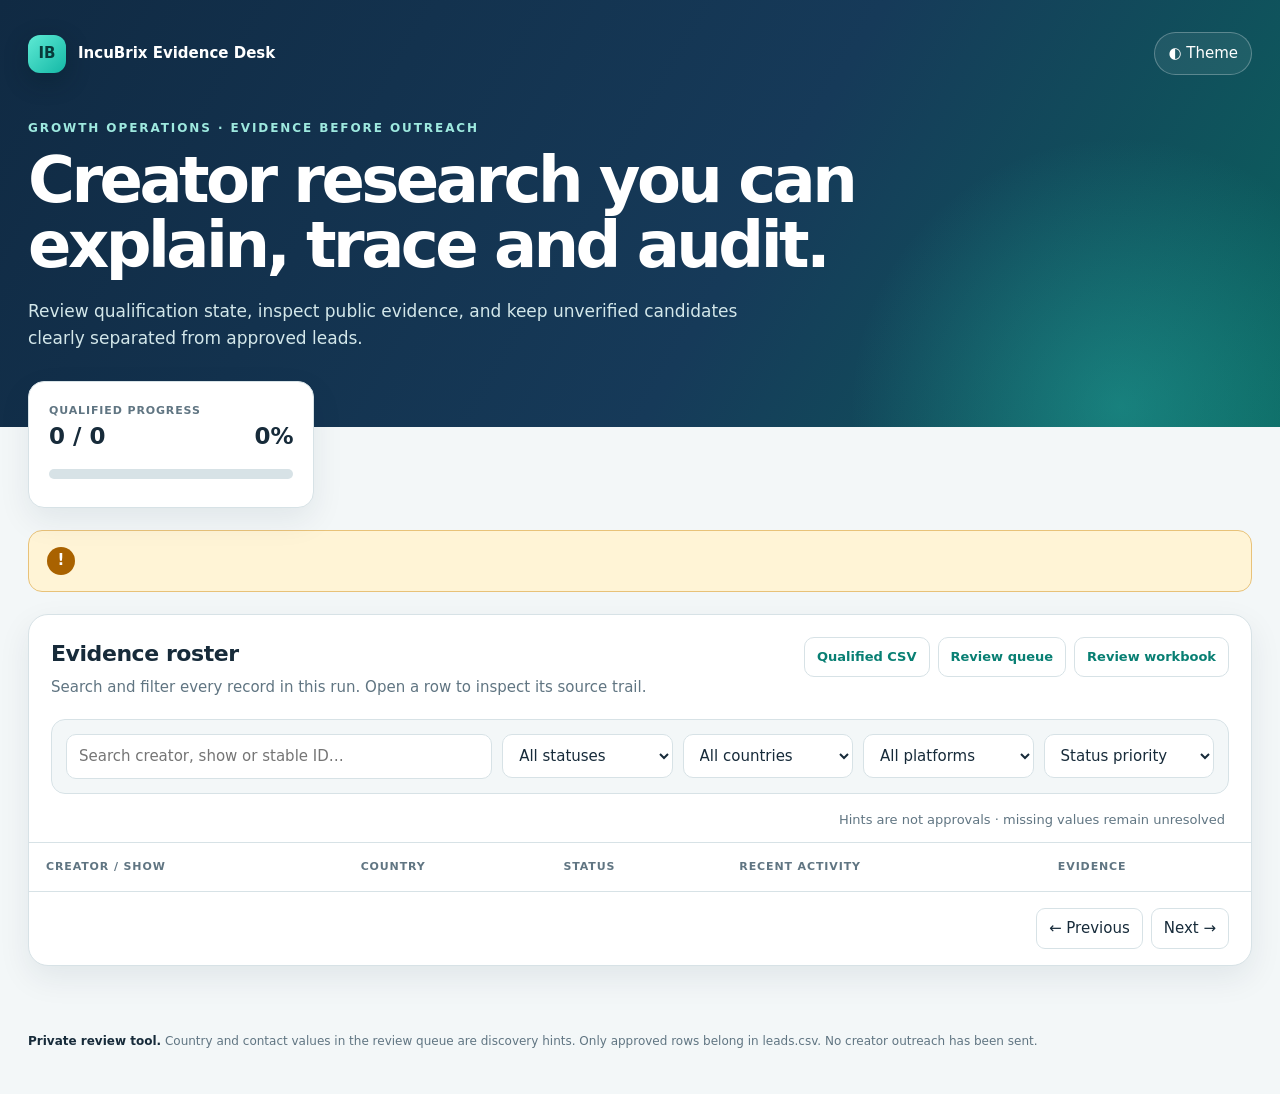
==== src/incubrix_engine/templates/dashboard.html @ f78bb471 "Redesign the evidence dashboard with responsive review controls" ====
<!doctype html>
<html lang="en" data-theme="light">
<head>
  <meta charset="utf-8">
  <meta name="viewport" content="width=device-width, initial-scale=1">
  <meta name="color-scheme" content="light dark">
  <title>IncuBrix · Evidence Desk</title>
  <style>
    :root {
      --navy: #102a43;
      --navy-2: #163a59;
      --teal: #087f73;
      --mint: #dff7f1;
      --amber: #a96200;
      --amber-bg: #fff4d6;
      --red: #b42318;
      --red-bg: #fee4e2;
      --ink: #172b3a;
      --muted: #607582;
      --surface: #fff;
      --canvas: #f3f7f8;
      --line: #d7e2e6;
      --shadow: 0 12px 32px rgba(16, 42, 67, .08);
      --radius: 16px;
    }
    [data-theme="dark"] {
      --navy: #071b2b;
      --navy-2: #0c2b40;
      --teal: #58d5c7;
      --mint: #123d3a;
      --amber: #ffc766;
      --amber-bg: #493817;
      --red: #ff9a92;
      --red-bg: #4a2526;
      --ink: #eef7f8;
      --muted: #a9bec6;
      --surface: #102630;
      --canvas: #071a22;
      --line: #29434d;
      --shadow: 0 18px 40px rgba(0, 0, 0, .26);
    }
    * { box-sizing: border-box; }
    html { scroll-behavior: smooth; }
    body {
      margin: 0;
      background: var(--canvas);
      color: var(--ink);
      font: 15px/1.55 Inter, ui-sans-serif, system-ui, -apple-system, "Segoe UI", sans-serif;
    }
    button, input, select { font: inherit; }
    button, a, input, select { outline-offset: 3px; }
    a { color: var(--teal); text-underline-offset: 3px; }
    .hero {
      position: relative;
      overflow: hidden;
      background: linear-gradient(120deg, var(--navy), var(--navy-2) 58%, #0b625e);
      color: #fff;
    }
    .hero::after {
      content: "";
      position: absolute;
      right: -120px;
      bottom: -260px;
      width: 560px;
      height: 560px;
      border-radius: 50%;
      background: radial-gradient(circle, #2dd4bf55, #2dd4bf00 68%);
    }
    .hero-inner { position: relative; z-index: 1; max-width: 1440px; margin: auto; padding: 32px 28px 76px; }
    .topbar, .workspace-title, .progress-head, .table-meta, .pager, .dialog-head {
      display: flex;
      justify-content: space-between;
      align-items: center;
      gap: 16px;
    }
    .brand { display: flex; align-items: center; gap: 12px; font-weight: 780; }
    .brand-mark {
      display: grid;
      place-items: center;
      width: 38px;
      height: 38px;
      border-radius: 12px;
      background: linear-gradient(135deg, #5eead4, #14b8a6);
      color: #073b3a;
      font-weight: 900;
      box-shadow: 0 8px 24px #071a2255;
    }
    .eyebrow { margin: 44px 0 10px; color: #9ee9df; font-size: 12px; font-weight: 800; letter-spacing: .16em; text-transform: uppercase; }
    .hero h1 { max-width: 850px; margin: 0; font-size: clamp(36px, 5vw, 64px); line-height: 1.02; letter-spacing: -.055em; }
    .hero-copy { max-width: 760px; margin: 20px 0 0; color: #d3e7ea; font-size: 17px; }
    .theme-toggle { border: 1px solid #ffffff45; background: #ffffff12; color: #fff; padding: 9px 13px; border-radius: 999px; cursor: pointer; }
    .theme-toggle:hover { background: #ffffff22; }
    .main { position: relative; z-index: 2; max-width: 1440px; margin: -46px auto 0; padding: 0 28px 40px; }
    .status-panel { display: grid; grid-template-columns: minmax(280px, 1.3fr) repeat(4, minmax(150px, 1fr)); gap: 14px; }
    .progress-card, .metric, .workspace { border: 1px solid var(--line); background: var(--surface); box-shadow: var(--shadow); }
    .progress-card, .metric { border-radius: var(--radius); padding: 20px; }
    .metric-label, .progress-label { display: block; color: var(--muted); font-size: 11px; font-weight: 780; letter-spacing: .08em; text-transform: uppercase; }
    .metric strong { display: block; margin-top: 7px; font-size: 30px; line-height: 1.1; letter-spacing: -.03em; }
    .metric small, .progress-note { display: block; margin-top: 6px; color: var(--muted); font-size: 12px; }
    .progress-head { align-items: end; }
    .progress-head strong { font-size: 23px; }
    .track { height: 10px; margin: 14px 0 8px; border-radius: 99px; background: var(--line); overflow: hidden; }
    .fill { height: 100%; width: 0; border-radius: inherit; background: linear-gradient(90deg, var(--teal), #35d0bd); transition: width .45s ease; }
    .notice { display: flex; gap: 13px; align-items: flex-start; margin: 22px 0; padding: 16px 18px; border: 1px solid #e8c279; border-radius: 14px; background: var(--amber-bg); }
    .notice-icon { flex: 0 0 auto; display: grid; place-items: center; width: 28px; height: 28px; border-radius: 50%; background: var(--amber); color: #fff; font-weight: 800; }
    .workspace { border-radius: 20px; overflow: hidden; }
    .workspace-head { padding: 22px 22px 0; }
    .workspace-title { align-items: flex-start; }
    .workspace h2 { margin: 0; font-size: 22px; letter-spacing: -.02em; }
    .workspace-title p { margin: 5px 0 0; color: var(--muted); }
    .download-group, .detail-links { display: flex; gap: 8px; flex-wrap: wrap; }
    .download, .detail-links a { display: inline-flex; padding: 9px 12px; border: 1px solid var(--line); border-radius: 10px; background: var(--surface); font-size: 13px; font-weight: 700; text-decoration: none; }
    .download:hover, .detail-links a:hover { border-color: var(--teal); background: var(--mint); }
    .filters { display: grid; grid-template-columns: minmax(260px, 1.5fr) repeat(4, minmax(145px, .6fr)); gap: 10px; margin-top: 20px; padding: 14px; border: 1px solid var(--line); border-radius: 14px; background: var(--canvas); }
    .field label { position: absolute; width: 1px; height: 1px; overflow: hidden; clip: rect(0, 0, 0, 0); }
    input, select { width: 100%; min-height: 44px; padding: 10px 12px; border: 1px solid var(--line); border-radius: 10px; background: var(--surface); color: var(--ink); }
    input:focus, select:focus { border-color: var(--teal); box-shadow: 0 0 0 3px color-mix(in srgb, var(--teal) 18%, transparent); }
    .table-meta { padding: 16px 4px 12px; color: var(--muted); font-size: 13px; }
    .table-wrap { overflow: auto; border-top: 1px solid var(--line); }
    table { width: 100%; min-width: 1040px; border-collapse: separate; border-spacing: 0; }
    th, td { padding: 15px 17px; border-bottom: 1px solid var(--line); text-align: left; vertical-align: top; }
    th { position: sticky; top: 0; z-index: 1; background: var(--surface); color: var(--muted); font-size: 11px; text-transform: uppercase; letter-spacing: .08em; white-space: nowrap; }
    tbody tr { transition: background .15s; }
    tbody tr:hover { background: color-mix(in srgb, var(--mint) 42%, var(--surface)); }
    .creator { max-width: 340px; font-weight: 760; }
    .sub { display: block; margin-top: 4px; color: var(--muted); font-size: 12px; font-weight: 450; }
    .platform { display: inline-flex; margin-top: 7px; padding: 2px 7px; border: 1px solid var(--line); border-radius: 6px; color: var(--muted); font-size: 11px; }
    .status { display: inline-flex; align-items: center; gap: 6px; padding: 5px 9px; border-radius: 999px; background: var(--amber-bg); color: var(--amber); font-size: 12px; font-weight: 750; white-space: nowrap; }
    .status::before { content: ""; width: 7px; height: 7px; border-radius: 50%; background: currentColor; }
    .approved { background: var(--mint); color: var(--teal); }
    .rejected { background: var(--red-bg); color: var(--red); }
    .activity strong { display: block; }
    .activity span { color: var(--muted); font-size: 12px; }
    .inspect { border: 1px solid color-mix(in srgb, var(--teal) 38%, var(--line)); border-radius: 9px; background: var(--mint); color: var(--teal); padding: 8px 12px; font-weight: 760; cursor: pointer; }
    .inspect:hover { filter: brightness(.97); transform: translateY(-1px); }
    .empty { padding: 50px; text-align: center; color: var(--muted); }
    .pager { padding: 16px 22px; }
    .pager-actions { display: flex; gap: 8px; }
    .pager button, .dialog-close { border: 1px solid var(--line); border-radius: 9px; background: var(--surface); color: var(--ink); padding: 8px 12px; cursor: pointer; }
    .pager button:hover, .dialog-close:hover { border-color: var(--teal); }
    .pager button:disabled { opacity: .38; cursor: not-allowed; }
    .footer { max-width: 1440px; margin: auto; padding: 26px 28px 44px; color: var(--muted); font-size: 12px; }
    .footer strong { color: var(--ink); }
    dialog { width: min(980px, calc(100vw - 30px)); max-height: 90vh; padding: 0; border: 1px solid var(--line); border-radius: 20px; background: var(--surface); color: var(--ink); box-shadow: 0 30px 80px #06192366; }
    dialog::backdrop { background: #071d2caa; backdrop-filter: blur(5px); }
    .dialog-head { position: sticky; top: 0; z-index: 2; align-items: flex-start; padding: 22px 24px; border-bottom: 1px solid var(--line); background: var(--surface); }
    .dialog-head h2 { margin: 0; font-size: 24px; }
    .dialog-body { padding: 22px 24px; }
    .detail-links { margin: 16px 0; }
    .detail-grid { display: grid; grid-template-columns: repeat(3, 1fr); gap: 10px; margin: 18px 0; }
    .detail-item { padding: 12px; border: 1px solid var(--line); border-radius: 12px; background: var(--canvas); }
    .detail-item span { display: block; color: var(--muted); font-size: 11px; text-transform: uppercase; letter-spacing: .07em; }
    .detail-item strong { display: block; margin-top: 4px; overflow-wrap: anywhere; }
    .message { padding: 16px; border-left: 4px solid var(--teal); border-radius: 8px; background: var(--mint); }
    details { margin-top: 18px; border: 1px solid var(--line); border-radius: 12px; }
    summary { padding: 12px 14px; cursor: pointer; font-weight: 700; }
    pre { max-height: 36vh; margin: 0; padding: 15px; overflow: auto; border-top: 1px solid var(--line); background: var(--canvas); font: 12px/1.5 ui-monospace, Consolas, monospace; white-space: pre-wrap; word-break: break-word; }
    @media(max-width:1100px) {
      .status-panel { grid-template-columns: repeat(2, 1fr); }
      .progress-card { grid-column: 1 / -1; }
      .filters { grid-template-columns: 1fr 1fr; }
      .search-field { grid-column: 1 / -1; }
      .detail-grid { grid-template-columns: 1fr 1fr; }
    }
    @media(max-width:650px) {
      .hero-inner { padding: 24px 18px 66px; }
      .main { padding: 0 12px 28px; }
      .status-panel { grid-template-columns: 1fr 1fr; }
      .workspace-head { padding: 17px 14px 0; }
      .workspace-title, .table-meta { display: block; }
      .download-group { margin-top: 14px; }
      .filters { grid-template-columns: 1fr; }
      .search-field { grid-column: auto; }
      .detail-grid { grid-template-columns: 1fr; }
    }
  </style>
</head>
<body>
  <header class="hero">
    <div class="hero-inner">
      <div class="topbar">
        <div class="brand"><span class="brand-mark">IB</span><span>IncuBrix Evidence Desk</span></div>
        <button class="theme-toggle" id="theme" type="button">◐ Theme</button>
      </div>
      <p class="eyebrow">Growth operations · evidence before outreach</p>
      <h1>Creator research you can explain, trace and audit.</h1>
      <p class="hero-copy">Review qualification state, inspect public evidence, and keep unverified candidates clearly separated from approved leads.</p>
    </div>
  </header>
  <main class="main">
    <section class="status-panel" aria-label="Run status">
      <article class="progress-card">
        <div class="progress-head"><div><span class="progress-label">Qualified progress</span><strong id="progress-value">0 / 0</strong></div><strong id="progress-percent">0%</strong></div>
        <div class="track"><div class="fill" id="progress-fill"></div></div>
        <div class="progress-note" id="progress-note"></div>
      </article>
      <div id="cards" style="display: contents"></div>
    </section>
    <div class="notice"><span class="notice-icon">!</span><span id="notice-text"></span></div>
    <section class="workspace">
      <div class="workspace-head">
        <div class="workspace-title">
          <div><h2>Evidence roster</h2><p>Search and filter every record in this run. Open a row to inspect its source trail.</p></div>
          <div class="download-group"><a class="download" href="leads.csv" download>Qualified CSV</a><a class="download" href="review_queue.csv" download>Review queue</a><a class="download" href="Human_Review.xlsx" download>Review workbook</a></div>
        </div>
        <div class="filters">
          <div class="field search-field"><label for="search">Search</label><input id="search" type="search" placeholder="Search creator, show or stable ID…"></div>
          <div class="field"><label for="status">Status</label><select id="status"><option value="">All statuses</option><option>Needs review</option><option>Qualified</option><option>Rejected</option></select></div>
          <div class="field"><label for="country">Country</label><select id="country"><option value="">All countries</option></select></div>
          <div class="field"><label for="platform">Platform</label><select id="platform"><option value="">All platforms</option></select></div>
          <div class="field"><label for="sort">Sort</label><select id="sort"><option value="status">Status priority</option><option value="name">Creator name</option><option value="recent">Most recent</option><option value="activity">Activity</option></select></div>
        </div>
        <div class="table-meta"><span id="count" aria-live="polite"></span><span>Hints are not approvals · missing values remain unresolved</span></div>
      </div>
      <div class="table-wrap"><table><thead><tr><th>Creator / show</th><th>Country</th><th>Status</th><th>Recent activity</th><th>Evidence</th></tr></thead><tbody id="rows"></tbody></table></div>
      <div class="pager"><span id="page-label"></span><div class="pager-actions"><button id="prev" type="button">← Previous</button><button id="next" type="button">Next →</button></div></div>
    </section>
  </main>
  <footer class="footer"><strong>Private review tool.</strong> Country and contact values in the review queue are discovery hints. Only approved rows belong in leads.csv. No creator outreach has been sent.</footer>
  <dialog id="detail">
    <div class="dialog-head"><div><h2 id="detail-title"></h2><p id="detail-status"></p></div><button class="dialog-close" type="button">Close</button></div>
    <div class="dialog-body"><div class="detail-links" id="detail-links"></div><div class="detail-grid" id="detail-grid"></div><h3>Draft first message</h3><p class="message" id="detail-message"></p><details><summary>Full evidence and decision record</summary><pre id="detail-json"></pre></details></div>
  </dialog>
  <script type="application/json" id="data">__PAYLOAD__</script>
  <script>
    'use strict';
    const data = JSON.parse(document.querySelector('#data').textContent);
    const $ = selector => document.querySelector(selector);
    const pageSize = 50;
    let page = 0;
    const summary = data.summary || {};
    const target = Number(summary.run_metrics?.target_leads || 5000);
    const qualified = Number(summary.qualified || 0);
    const ratio = target ? Math.min(100, qualified / target * 100) : 0;
    $('#progress-value').textContent = `${qualified.toLocaleString()} / ${target.toLocaleString()}`;
    $('#progress-percent').textContent = `${ratio.toFixed(1)}%`;
    $('#progress-fill').style.width = `${ratio}%`;
    $('#progress-note').textContent = `${(target - qualified).toLocaleString()} additional approvals needed before the lead-count gate can pass.`;
    $('#notice-text').textContent = qualified >= target
      ? 'Lead-count target reached. Complete validation, independent audit, country mix, Priority A and owned-account seed evidence before launch.'
      : 'Manual review required. Only source-backed approvals count; discovery candidates and hints remain separate.';

    for (const [label, value, note] of [['Dataset', data.rows.length, 'all states'], ['Qualified', qualified, 'source checked'], ['Needs review', Number(summary.pending_review || 0), 'evidence gaps'], ['Rejected', Number(summary.rejected || 0), 'failed gates']]) {
      const card = document.createElement('article');
      card.className = 'metric';
      const title = document.createElement('span');
      title.className = 'metric-label';
      title.textContent = label;
      const total = document.createElement('strong');
      total.textContent = Number(value).toLocaleString();
      const detail = document.createElement('small');
      detail.textContent = note;
      card.append(title, total, detail);
      $('#cards').append(card);
    }

    const platformOf = row => row.primary_platform || row.source_system || (/youtube/i.test(row.stable_creator_id || '') ? 'YouTube' : 'Podcast');
    for (const [selector, values] of [['#country', data.rows.map(row => row.country_iso2)], ['#platform', data.rows.map(platformOf)]]) {
      for (const value of [...new Set(values.filter(Boolean))].sort()) {
        const option = document.createElement('option');
        option.value = option.textContent = value;
        $(selector).append(option);
      }
    }

    function safeLink(label, url, parent) {
      try {
        const parsed = new URL(url);
        if (!['http:', 'https:'].includes(parsed.protocol)) return;
        const link = document.createElement('a');
        link.href = parsed.href;
        link.textContent = label;
        link.target = '_blank';
        link.rel = 'noopener noreferrer';
        parent.append(link);
      } catch {}
    }

    function detailItem(label, value) {
      const item = document.createElement('div');
      item.className = 'detail-item';
      const title = document.createElement('span');
      title.textContent = label;
      const detail = document.createElement('strong');
      detail.textContent = value || 'Unresolved';
      item.append(title, detail);
      return item;
    }

    function openDetail(row) {
      $('#detail-title').textContent = row.creator_name || row.stable_creator_id;
      $('#detail-status').textContent = (row.candidate_status || 'Unresolved') + (row.rejection_reason ? ` · ${row.rejection_reason}` : '');
      const links = $('#detail-links');
      links.replaceChildren();
      safeLink('Official profile ↗', row.profile_url, links);
      safeLink('Recent content ↗', row.recent_content_url, links);
      safeLink('Contact source ↗', row.channel_evidence_url, links);
      safeLink('Publisher feed ↗', row.source_feed_url, links);
      $('#detail-grid').replaceChildren(
        detailItem('Stable ID', row.stable_creator_id),
        detailItem('Country', row.country_iso2),
        detailItem('Platform', platformOf(row)),
        detailItem('30-day items', String(row.content_count_30d ?? 'Unresolved')),
        detailItem('60-day long-form', String(row.longform_count_60d ?? 'Unresolved')),
        detailItem('Checked', row.checked_date),
      );
      $('#detail-json').textContent = JSON.stringify({identity: row.stable_creator_id, country: row.country_iso2, best_channel: row.best_channel, contact: row.channel_handle_or_url, backup: row.backup_channel, commercial: row.monetization_signal, need: row.incubrix_need, notes: row.evidence_notes, metadata: row.metadata}, null, 2);
      $('#detail-message').textContent = row.first_message || 'No message draft: qualification requirements are incomplete.';
      $('#detail').showModal();
    }

    const statusScore = row => row.candidate_status === 'Qualified' ? 0 : row.candidate_status === 'Needs review' ? 1 : 2;
    function render() {
      const query = $('#search').value.trim().toLowerCase();
      const status = $('#status').value;
      const country = $('#country').value;
      const platform = $('#platform').value;
      const sort = $('#sort').value;
      const filtered = data.rows.filter(row => (!status || row.candidate_status === status) && (!country || row.country_iso2 === country) && (!platform || platformOf(row) === platform) && (!query || [row.creator_name, row.stable_creator_id, row.metadata?.collection_name || ''].join(' ').toLowerCase().includes(query)));
      filtered.sort((a, b) => sort === 'name' ? (a.creator_name || '').localeCompare(b.creator_name || '') : sort === 'recent' ? (b.last_content_date || '').localeCompare(a.last_content_date || '') : sort === 'activity' ? Number(b.content_count_30d || 0) - Number(a.content_count_30d || 0) : statusScore(a) - statusScore(b) || (a.creator_name || '').localeCompare(b.creator_name || ''));
      page = Math.min(page, Math.max(0, Math.ceil(filtered.length / pageSize) - 1));
      const body = $('#rows');
      body.replaceChildren();
      for (const row of filtered.slice(page * pageSize, (page + 1) * pageSize)) {
        const tableRow = document.createElement('tr');
        const creator = document.createElement('td');
        creator.className = 'creator';
        creator.textContent = row.creator_name || 'Unresolved creator';
        const subtitle = document.createElement('span');
        subtitle.className = 'sub';
        subtitle.textContent = row.metadata?.collection_name || row.stable_creator_id;
        const platformBadge = document.createElement('span');
        platformBadge.className = 'platform';
        platformBadge.textContent = platformOf(row);
        creator.append(subtitle, platformBadge);
        const countryCell = document.createElement('td');
        countryCell.textContent = row.country_iso2 || 'Unverified';
        const statusCell = document.createElement('td');
        const statusBadge = document.createElement('span');
        statusBadge.className = `status ${row.candidate_status === 'Qualified' ? 'approved' : row.candidate_status === 'Rejected' ? 'rejected' : ''}`;
        statusBadge.textContent = row.candidate_status || 'Unresolved';
        statusCell.append(statusBadge);
        const activity = document.createElement('td');
        activity.className = 'activity';
        const recent = document.createElement('strong');
        recent.textContent = `${Number(row.content_count_30d || 0).toLocaleString()} items / 30d`;
        const longform = document.createElement('span');
        longform.textContent = `${Number(row.longform_count_60d || 0).toLocaleString()} long-form / 60d`;
        activity.append(recent, longform);
        const evidence = document.createElement('td');
        const inspect = document.createElement('button');
        inspect.type = 'button';
        inspect.className = 'inspect';
        inspect.textContent = 'Inspect evidence';
        inspect.addEventListener('click', () => openDetail(row));
        evidence.append(inspect);
        tableRow.append(creator, countryCell, statusCell, activity, evidence);
        body.append(tableRow);
      }
      if (!filtered.length) {
        const row = document.createElement('tr');
        const cell = document.createElement('td');
        cell.colSpan = 5;
        cell.className = 'empty';
        cell.textContent = 'No records match these filters.';
        row.append(cell);
        body.append(row);
      }
      const pages = Math.max(1, Math.ceil(filtered.length / pageSize));
      $('#count').textContent = `${filtered.length.toLocaleString()} matching records`;
      $('#page-label').textContent = `Page ${page + 1} of ${pages}`;
      $('#prev').disabled = page === 0;
      $('#next').disabled = (page + 1) * pageSize >= filtered.length;
    }

    for (const selector of ['#search', '#status', '#country', '#platform', '#sort']) {
      $(selector).addEventListener('input', () => { page = 0; render(); });
    }
    $('#prev').addEventListener('click', () => { page--; render(); });
    $('#next').addEventListener('click', () => { page++; render(); });
    $('.dialog-close').addEventListener('click', () => $('#detail').close());
    $('#detail').addEventListener('click', event => { if (event.target === $('#detail')) $('#detail').close(); });
    const savedTheme = localStorage.getItem('incubrix-theme');
    if (savedTheme) document.documentElement.dataset.theme = savedTheme;
    $('#theme').addEventListener('click', () => {
      const next = document.documentElement.dataset.theme === 'dark' ? 'light' : 'dark';
      document.documentElement.dataset.theme = next;
      localStorage.setItem('incubrix-theme', next);
    });
    render();
  </script>
</body>
</html>
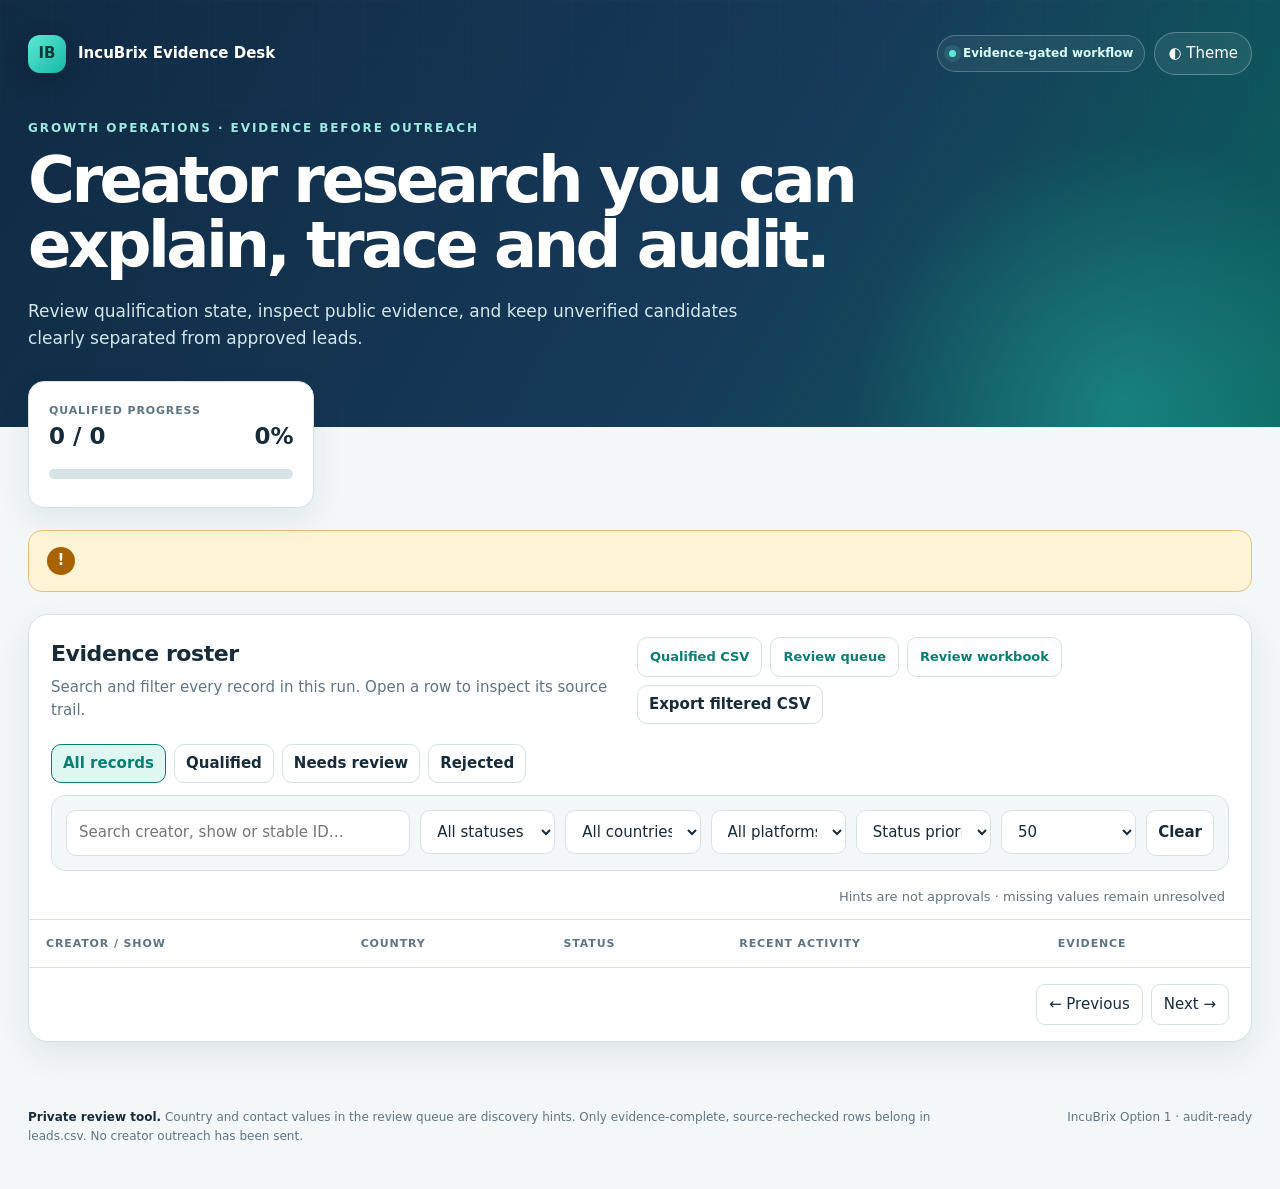
==== commit 8edc42fd: "Polish the evidence dashboard experience" ====
--- a/src/incubrix_engine/templates/dashboard.html
+++ b/src/incubrix_engine/templates/dashboard.html
@@ -10,6 +10,8 @@
       --navy: #102a43;
       --navy-2: #163a59;
       --teal: #087f73;
+      --blue: #2563eb;
+      --violet: #7c3aed;
       --mint: #dff7f1;
       --amber: #a96200;
       --amber-bg: #fff4d6;
@@ -50,6 +52,9 @@
     button, input, select { font: inherit; }
     button, a, input, select { outline-offset: 3px; }
     a { color: var(--teal); text-underline-offset: 3px; }
+    :focus-visible { outline: 3px solid color-mix(in srgb, var(--teal) 60%, white); }
+    .skip-link { position: fixed; z-index: 20; top: 8px; left: 8px; padding: 9px 13px; border-radius: 9px; background: var(--surface); color: var(--ink); transform: translateY(-150%); }
+    .skip-link:focus { transform: translateY(0); }
     .hero {
       position: relative;
       overflow: hidden;
@@ -65,6 +70,15 @@
       height: 560px;
       border-radius: 50%;
       background: radial-gradient(circle, #2dd4bf55, #2dd4bf00 68%);
+    }
+    .hero::before {
+      content: "";
+      position: absolute;
+      inset: 0;
+      opacity: .18;
+      background-image: linear-gradient(#ffffff12 1px, transparent 1px), linear-gradient(90deg, #ffffff12 1px, transparent 1px);
+      background-size: 52px 52px;
+      mask-image: linear-gradient(to bottom, black, transparent 82%);
     }
     .hero-inner { position: relative; z-index: 1; max-width: 1440px; margin: auto; padding: 32px 28px 76px; }
     .topbar, .workspace-title, .progress-head, .table-meta, .pager, .dialog-head {
@@ -88,12 +102,16 @@
     .eyebrow { margin: 44px 0 10px; color: #9ee9df; font-size: 12px; font-weight: 800; letter-spacing: .16em; text-transform: uppercase; }
     .hero h1 { max-width: 850px; margin: 0; font-size: clamp(36px, 5vw, 64px); line-height: 1.02; letter-spacing: -.055em; }
     .hero-copy { max-width: 760px; margin: 20px 0 0; color: #d3e7ea; font-size: 17px; }
+    .top-actions { display: flex; align-items: center; gap: 9px; }
+    .run-badge { display: inline-flex; align-items: center; gap: 7px; padding: 8px 11px; border: 1px solid #ffffff3d; border-radius: 999px; background: #ffffff0f; color: #d8f9f5; font-size: 12px; font-weight: 750; }
+    .run-badge::before { content: ""; width: 7px; height: 7px; border-radius: 50%; background: #5eead4; box-shadow: 0 0 0 5px #5eead422; }
     .theme-toggle { border: 1px solid #ffffff45; background: #ffffff12; color: #fff; padding: 9px 13px; border-radius: 999px; cursor: pointer; }
     .theme-toggle:hover { background: #ffffff22; }
     .main { position: relative; z-index: 2; max-width: 1440px; margin: -46px auto 0; padding: 0 28px 40px; }
     .status-panel { display: grid; grid-template-columns: minmax(280px, 1.3fr) repeat(4, minmax(150px, 1fr)); gap: 14px; }
     .progress-card, .metric, .workspace { border: 1px solid var(--line); background: var(--surface); box-shadow: var(--shadow); }
-    .progress-card, .metric { border-radius: var(--radius); padding: 20px; }
+    .progress-card, .metric { border-radius: var(--radius); padding: 20px; transition: transform .2s ease, box-shadow .2s ease; }
+    .progress-card:hover, .metric:hover { transform: translateY(-2px); box-shadow: 0 18px 42px rgba(16, 42, 67, .12); }
     .metric-label, .progress-label { display: block; color: var(--muted); font-size: 11px; font-weight: 780; letter-spacing: .08em; text-transform: uppercase; }
     .metric strong { display: block; margin-top: 7px; font-size: 30px; line-height: 1.1; letter-spacing: -.03em; }
     .metric small, .progress-note { display: block; margin-top: 6px; color: var(--muted); font-size: 12px; }
@@ -111,7 +129,10 @@
     .download-group, .detail-links { display: flex; gap: 8px; flex-wrap: wrap; }
     .download, .detail-links a { display: inline-flex; padding: 9px 12px; border: 1px solid var(--line); border-radius: 10px; background: var(--surface); font-size: 13px; font-weight: 700; text-decoration: none; }
     .download:hover, .detail-links a:hover { border-color: var(--teal); background: var(--mint); }
-    .filters { display: grid; grid-template-columns: minmax(260px, 1.5fr) repeat(4, minmax(145px, .6fr)); gap: 10px; margin-top: 20px; padding: 14px; border: 1px solid var(--line); border-radius: 14px; background: var(--canvas); }
+    .quick-filters { display: flex; gap: 8px; flex-wrap: wrap; margin-top: 20px; }
+    .quick-filter, .secondary-action { min-height: 38px; padding: 7px 11px; border: 1px solid var(--line); border-radius: 10px; background: var(--surface); color: var(--ink); cursor: pointer; font-weight: 700; }
+    .quick-filter:hover, .quick-filter.active, .secondary-action:hover { border-color: var(--teal); background: var(--mint); color: var(--teal); }
+    .filters { display: grid; grid-template-columns: minmax(240px, 1.4fr) repeat(5, minmax(130px, .55fr)) auto; gap: 10px; margin-top: 12px; padding: 14px; border: 1px solid var(--line); border-radius: 14px; background: var(--canvas); }
     .field label { position: absolute; width: 1px; height: 1px; overflow: hidden; clip: rect(0, 0, 0, 0); }
     input, select { width: 100%; min-height: 44px; padding: 10px 12px; border: 1px solid var(--line); border-radius: 10px; background: var(--surface); color: var(--ink); }
     input:focus, select:focus { border-color: var(--teal); box-shadow: 0 0 0 3px color-mix(in srgb, var(--teal) 18%, transparent); }
@@ -122,6 +143,7 @@
     th { position: sticky; top: 0; z-index: 1; background: var(--surface); color: var(--muted); font-size: 11px; text-transform: uppercase; letter-spacing: .08em; white-space: nowrap; }
     tbody tr { transition: background .15s; }
     tbody tr:hover { background: color-mix(in srgb, var(--mint) 42%, var(--surface)); }
+    tbody tr:focus-within { background: color-mix(in srgb, var(--mint) 62%, var(--surface)); }
     .creator { max-width: 340px; font-weight: 760; }
     .sub { display: block; margin-top: 4px; color: var(--muted); font-size: 12px; font-weight: 450; }
     .platform { display: inline-flex; margin-top: 7px; padding: 2px 7px; border: 1px solid var(--line); border-radius: 6px; color: var(--muted); font-size: 11px; }
@@ -141,6 +163,8 @@
     .pager button:disabled { opacity: .38; cursor: not-allowed; }
     .footer { max-width: 1440px; margin: auto; padding: 26px 28px 44px; color: var(--muted); font-size: 12px; }
     .footer strong { color: var(--ink); }
+    .footer-inner { display: flex; justify-content: space-between; gap: 18px; align-items: flex-start; }
+    .footer p { max-width: 920px; margin: 0; }
     dialog { width: min(980px, calc(100vw - 30px)); max-height: 90vh; padding: 0; border: 1px solid var(--line); border-radius: 20px; background: var(--surface); color: var(--ink); box-shadow: 0 30px 80px #06192366; }
     dialog::backdrop { background: #071d2caa; backdrop-filter: blur(5px); }
     .dialog-head { position: sticky; top: 0; z-index: 2; align-items: flex-start; padding: 22px 24px; border-bottom: 1px solid var(--line); background: var(--surface); }
@@ -152,6 +176,7 @@
     .detail-item span { display: block; color: var(--muted); font-size: 11px; text-transform: uppercase; letter-spacing: .07em; }
     .detail-item strong { display: block; margin-top: 4px; overflow-wrap: anywhere; }
     .message { padding: 16px; border-left: 4px solid var(--teal); border-radius: 8px; background: var(--mint); }
+    .dialog-actions { display: flex; gap: 8px; align-items: center; }
     details { margin-top: 18px; border: 1px solid var(--line); border-radius: 12px; }
     summary { padding: 12px 14px; cursor: pointer; font-weight: 700; }
     pre { max-height: 36vh; margin: 0; padding: 15px; overflow: auto; border-top: 1px solid var(--line); background: var(--canvas); font: 12px/1.5 ui-monospace, Consolas, monospace; white-space: pre-wrap; word-break: break-word; }
@@ -161,6 +186,7 @@
       .filters { grid-template-columns: 1fr 1fr; }
       .search-field { grid-column: 1 / -1; }
       .detail-grid { grid-template-columns: 1fr 1fr; }
+      .filters { grid-template-columns: 1fr 1fr 1fr; }
     }
     @media(max-width:650px) {
       .hero-inner { padding: 24px 18px 66px; }
@@ -172,15 +198,19 @@
       .filters { grid-template-columns: 1fr; }
       .search-field { grid-column: auto; }
       .detail-grid { grid-template-columns: 1fr; }
-    }
+      .run-badge { display: none; }
+      .footer-inner { display: block; }
+    }
+    @media (prefers-reduced-motion: reduce) { *, *::before, *::after { scroll-behavior: auto !important; transition: none !important; } }
   </style>
 </head>
 <body>
+  <a class="skip-link" href="#workspace">Skip to evidence roster</a>
   <header class="hero">
     <div class="hero-inner">
       <div class="topbar">
         <div class="brand"><span class="brand-mark">IB</span><span>IncuBrix Evidence Desk</span></div>
-        <button class="theme-toggle" id="theme" type="button">◐ Theme</button>
+        <div class="top-actions"><span class="run-badge">Evidence-gated workflow</span><button class="theme-toggle" id="theme" type="button" aria-label="Switch color theme">◐ Theme</button></div>
       </div>
       <p class="eyebrow">Growth operations · evidence before outreach</p>
       <h1>Creator research you can explain, trace and audit.</h1>
@@ -197,28 +227,31 @@
       <div id="cards" style="display: contents"></div>
     </section>
     <div class="notice"><span class="notice-icon">!</span><span id="notice-text"></span></div>
-    <section class="workspace">
+    <section class="workspace" id="workspace">
       <div class="workspace-head">
         <div class="workspace-title">
           <div><h2>Evidence roster</h2><p>Search and filter every record in this run. Open a row to inspect its source trail.</p></div>
-          <div class="download-group"><a class="download" href="leads.csv" download>Qualified CSV</a><a class="download" href="review_queue.csv" download>Review queue</a><a class="download" href="Human_Review.xlsx" download>Review workbook</a></div>
+          <div class="download-group"><a class="download" href="leads.csv" download>Qualified CSV</a><a class="download" href="review_queue.csv" download>Review queue</a><a class="download" href="Human_Review.xlsx" download>Review workbook</a><button class="secondary-action" id="export-filtered" type="button">Export filtered CSV</button></div>
         </div>
+        <div class="quick-filters" aria-label="Quick status filters"><button class="quick-filter active" type="button" data-status="">All records</button><button class="quick-filter" type="button" data-status="Qualified">Qualified</button><button class="quick-filter" type="button" data-status="Needs review">Needs review</button><button class="quick-filter" type="button" data-status="Rejected">Rejected</button></div>
         <div class="filters">
           <div class="field search-field"><label for="search">Search</label><input id="search" type="search" placeholder="Search creator, show or stable ID…"></div>
           <div class="field"><label for="status">Status</label><select id="status"><option value="">All statuses</option><option>Needs review</option><option>Qualified</option><option>Rejected</option></select></div>
           <div class="field"><label for="country">Country</label><select id="country"><option value="">All countries</option></select></div>
           <div class="field"><label for="platform">Platform</label><select id="platform"><option value="">All platforms</option></select></div>
           <div class="field"><label for="sort">Sort</label><select id="sort"><option value="status">Status priority</option><option value="name">Creator name</option><option value="recent">Most recent</option><option value="activity">Activity</option></select></div>
+          <div class="field"><label for="page-size">Rows</label><select id="page-size"><option>25</option><option selected>50</option><option>100</option></select></div>
+          <button class="secondary-action" id="clear-filters" type="button">Clear</button>
         </div>
         <div class="table-meta"><span id="count" aria-live="polite"></span><span>Hints are not approvals · missing values remain unresolved</span></div>
       </div>
-      <div class="table-wrap"><table><thead><tr><th>Creator / show</th><th>Country</th><th>Status</th><th>Recent activity</th><th>Evidence</th></tr></thead><tbody id="rows"></tbody></table></div>
+      <div class="table-wrap"><table aria-describedby="count"><thead><tr><th>Creator / show</th><th>Country</th><th>Status</th><th>Recent activity</th><th>Evidence</th></tr></thead><tbody id="rows"></tbody></table></div>
       <div class="pager"><span id="page-label"></span><div class="pager-actions"><button id="prev" type="button">← Previous</button><button id="next" type="button">Next →</button></div></div>
     </section>
   </main>
-  <footer class="footer"><strong>Private review tool.</strong> Country and contact values in the review queue are discovery hints. Only approved rows belong in leads.csv. No creator outreach has been sent.</footer>
+  <footer class="footer"><div class="footer-inner"><p><strong>Private review tool.</strong> Country and contact values in the review queue are discovery hints. Only evidence-complete, source-rechecked rows belong in leads.csv. No creator outreach has been sent.</p><span>IncuBrix Option 1 · audit-ready</span></div></footer>
   <dialog id="detail">
-    <div class="dialog-head"><div><h2 id="detail-title"></h2><p id="detail-status"></p></div><button class="dialog-close" type="button">Close</button></div>
+    <div class="dialog-head"><div><h2 id="detail-title"></h2><p id="detail-status"></p></div><div class="dialog-actions"><button class="secondary-action" id="copy-id" type="button">Copy ID</button><button class="dialog-close" type="button">Close</button></div></div>
     <div class="dialog-body"><div class="detail-links" id="detail-links"></div><div class="detail-grid" id="detail-grid"></div><h3>Draft first message</h3><p class="message" id="detail-message"></p><details><summary>Full evidence and decision record</summary><pre id="detail-json"></pre></details></div>
   </dialog>
   <script type="application/json" id="data">__PAYLOAD__</script>
@@ -226,8 +259,10 @@
     'use strict';
     const data = JSON.parse(document.querySelector('#data').textContent);
     const $ = selector => document.querySelector(selector);
-    const pageSize = 50;
+    let pageSize = 50;
     let page = 0;
+    let currentFiltered = [];
+    let selectedRow = null;
     const summary = data.summary || {};
     const target = Number(summary.run_metrics?.target_leads || 5000);
     const qualified = Number(summary.qualified || 0);
@@ -288,6 +323,7 @@
     }
 
     function openDetail(row) {
+      selectedRow = row;
       $('#detail-title').textContent = row.creator_name || row.stable_creator_id;
       $('#detail-status').textContent = (row.candidate_status || 'Unresolved') + (row.rejection_reason ? ` · ${row.rejection_reason}` : '');
       const links = $('#detail-links');
@@ -318,6 +354,7 @@
       const sort = $('#sort').value;
       const filtered = data.rows.filter(row => (!status || row.candidate_status === status) && (!country || row.country_iso2 === country) && (!platform || platformOf(row) === platform) && (!query || [row.creator_name, row.stable_creator_id, row.metadata?.collection_name || ''].join(' ').toLowerCase().includes(query)));
       filtered.sort((a, b) => sort === 'name' ? (a.creator_name || '').localeCompare(b.creator_name || '') : sort === 'recent' ? (b.last_content_date || '').localeCompare(a.last_content_date || '') : sort === 'activity' ? Number(b.content_count_30d || 0) - Number(a.content_count_30d || 0) : statusScore(a) - statusScore(b) || (a.creator_name || '').localeCompare(b.creator_name || ''));
+      currentFiltered = filtered;
       page = Math.min(page, Math.max(0, Math.ceil(filtered.length / pageSize) - 1));
       const body = $('#rows');
       body.replaceChildren();
@@ -376,6 +413,43 @@
     for (const selector of ['#search', '#status', '#country', '#platform', '#sort']) {
       $(selector).addEventListener('input', () => { page = 0; render(); });
     }
+    $('#page-size').addEventListener('input', event => { pageSize = Number(event.target.value); page = 0; render(); });
+    for (const button of document.querySelectorAll('.quick-filter')) {
+      button.addEventListener('click', () => {
+        $('#status').value = button.dataset.status;
+        document.querySelectorAll('.quick-filter').forEach(item => item.classList.toggle('active', item === button));
+        page = 0;
+        render();
+      });
+    }
+    $('#clear-filters').addEventListener('click', () => {
+      for (const selector of ['#search', '#status', '#country', '#platform']) $(selector).value = '';
+      $('#sort').value = 'status';
+      document.querySelectorAll('.quick-filter').forEach(item => item.classList.toggle('active', item.dataset.status === ''));
+      page = 0;
+      render();
+      $('#search').focus();
+    });
+    $('#copy-id').addEventListener('click', async () => {
+      if (!selectedRow?.stable_creator_id) return;
+      await navigator.clipboard.writeText(selectedRow.stable_creator_id);
+      $('#copy-id').textContent = 'Copied';
+      setTimeout(() => { $('#copy-id').textContent = 'Copy ID'; }, 1200);
+    });
+    $('#export-filtered').addEventListener('click', () => {
+      const fields = ['stable_creator_id', 'creator_name', 'country_iso2', 'candidate_status', 'primary_platform', 'last_content_date', 'content_count_30d', 'longform_count_60d'];
+      const safe = value => {
+        let text = String(value ?? '');
+        if (/^[=+\-@]/.test(text)) text = `'${text}`;
+        return `"${text.replaceAll('"', '""')}"`;
+      };
+      const csv = [fields.join(','), ...currentFiltered.map(row => fields.map(field => safe(field === 'primary_platform' ? platformOf(row) : row[field])).join(','))].join('\r\n');
+      const link = document.createElement('a');
+      link.href = URL.createObjectURL(new Blob(['\ufeff', csv], {type: 'text/csv;charset=utf-8'}));
+      link.download = 'incubrix-filtered-review.csv';
+      link.click();
+      URL.revokeObjectURL(link.href);
+    });
     $('#prev').addEventListener('click', () => { page--; render(); });
     $('#next').addEventListener('click', () => { page++; render(); });
     $('.dialog-close').addEventListener('click', () => $('#detail').close());
